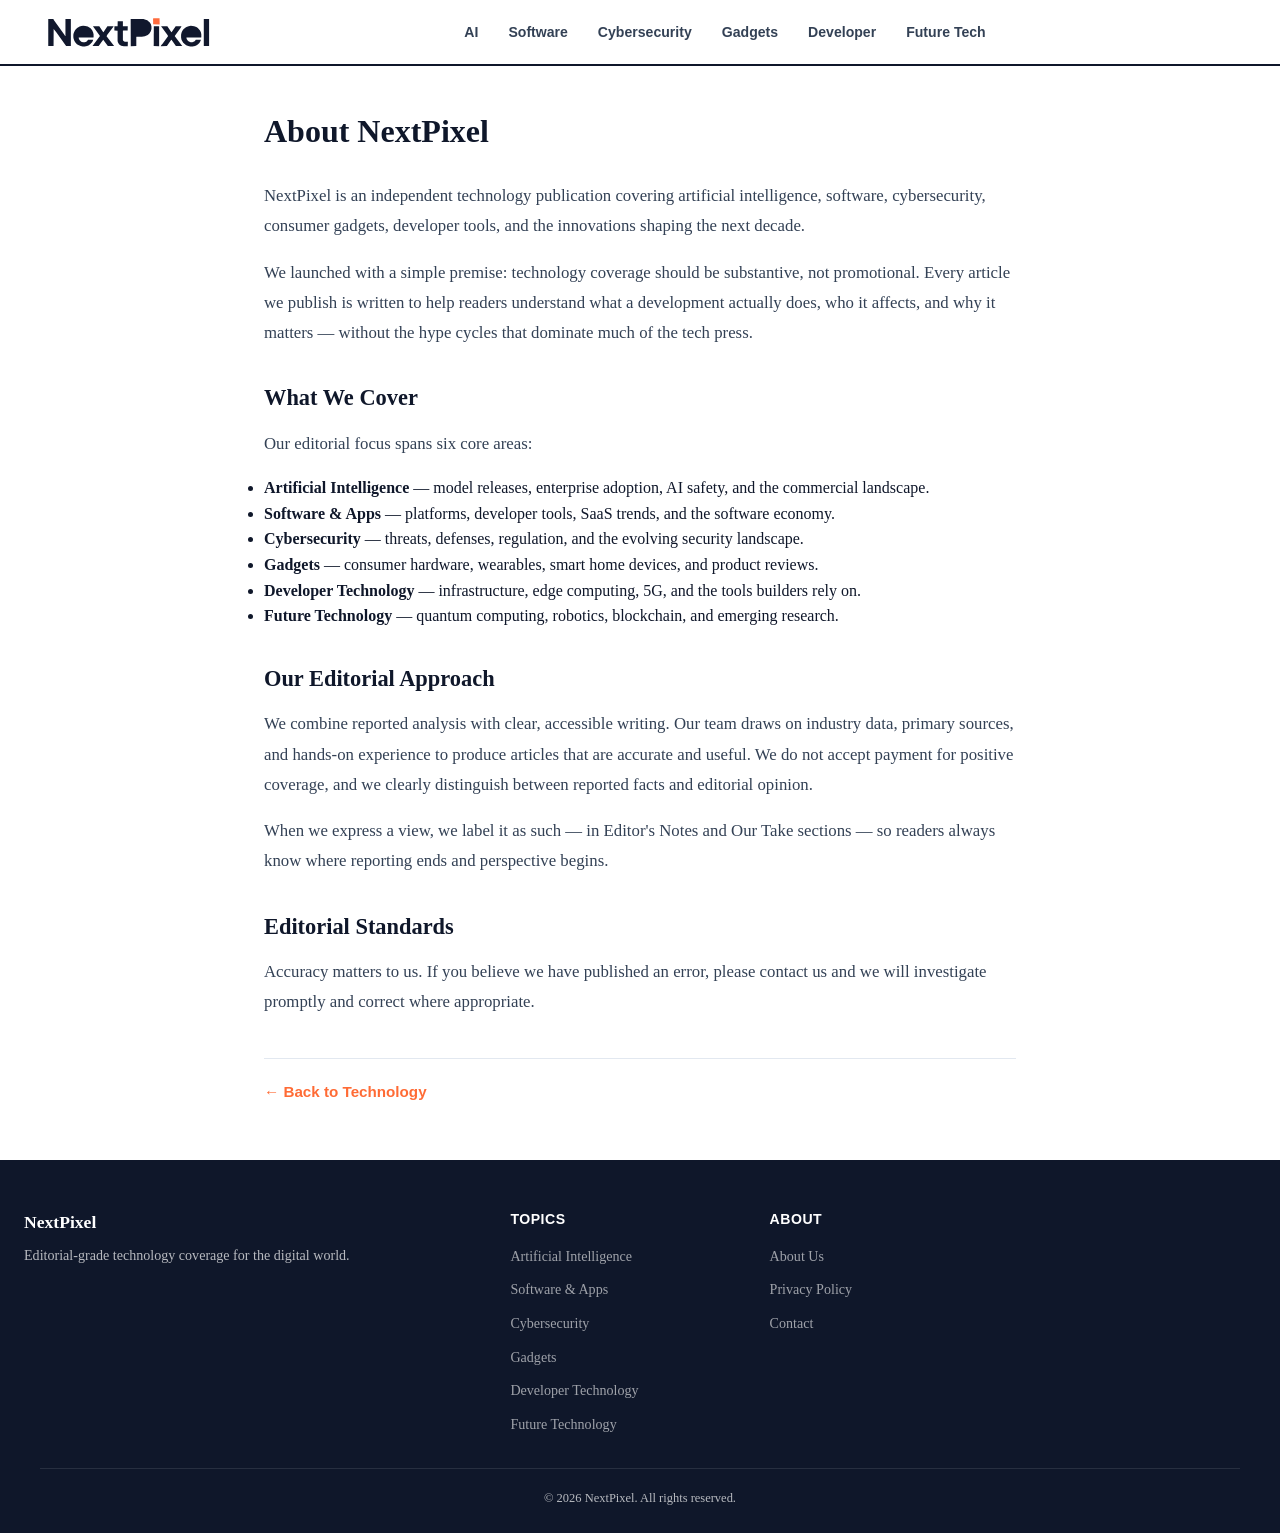
==== about.html @ 7eecf07a "Add files via upload" ====
﻿<!DOCTYPE html>
<html lang="en">
<head>
    <meta charset="UTF-8">
    <meta name="viewport" content="width=device-width, initial-scale=1.0">
    <title>About Us | NextPixel</title>
    <meta name="description" content="About NextPixel 閳?editorial-grade coverage of AI, software, cybersecurity, gadgets and emerging technology.">
    <link rel="canonical" href="https://tech.nextpixel.site/about.html">
    <script src="site-config.js"></script>
    <link rel="stylesheet" href="style.css">
<link rel="icon" type="image/svg+xml" href="/favicon.svg">
<script src="/assets/nextpixel-ga4-config.js"></script>
    <script src="/assets/nextpixel-ga4.js"></script>
</head>
<body>
    <header class="tech-header">
        <div class="header-inner">
            <a href="/" class="tech-logo"><img src="/logo.svg" alt="NextPixel">
            </a>
            <nav class="tech-nav" id="mainNav">
                <a href="index.html?cat=ai">AI</a>
                <a href="index.html?cat=software">Software</a>
                <a href="index.html?cat=cybersecurity">Cybersecurity</a>
                <a href="index.html?cat=gadgets">Gadgets</a>
                <a href="index.html?cat=developer">Developer</a>
                <a href="index.html?cat=future-tech">Future Tech</a>
            </nav>
            <div class="header-actions">
                <button class="menu-toggle" id="menuToggle" aria-label="Menu"><span></span><span></span><span></span></button>
            </div>
        </div>
    </header>

    <article class="tech-article static-page">
        <div class="article-content-wrap">
            <h1>About NextPixel</h1>

            <p>NextPixel is an independent technology publication covering artificial intelligence, software, cybersecurity, consumer gadgets, developer tools, and the innovations shaping the next decade.</p>

            <p>We launched with a simple premise: technology coverage should be substantive, not promotional. Every article we publish is written to help readers understand what a development actually does, who it affects, and why it matters &mdash; without the hype cycles that dominate much of the tech press.</p>

            <h2>What We Cover</h2>
            <p>Our editorial focus spans six core areas:</p>
            <ul>
                <li><strong>Artificial Intelligence</strong> &mdash; model releases, enterprise adoption, AI safety, and the commercial landscape.</li>
                <li><strong>Software &amp; Apps</strong> &mdash; platforms, developer tools, SaaS trends, and the software economy.</li>
                <li><strong>Cybersecurity</strong> &mdash; threats, defenses, regulation, and the evolving security landscape.</li>
                <li><strong>Gadgets</strong> &mdash; consumer hardware, wearables, smart home devices, and product reviews.</li>
                <li><strong>Developer Technology</strong> &mdash; infrastructure, edge computing, 5G, and the tools builders rely on.</li>
                <li><strong>Future Technology</strong> &mdash; quantum computing, robotics, blockchain, and emerging research.</li>
            </ul>

            <h2>Our Editorial Approach</h2>
            <p>We combine reported analysis with clear, accessible writing. Our team draws on industry data, primary sources, and hands-on experience to produce articles that are accurate and useful. We do not accept payment for positive coverage, and we clearly distinguish between reported facts and editorial opinion.</p>

            <p>When we express a view, we label it as such &mdash; in Editor's Notes and Our Take sections &mdash; so readers always know where reporting ends and perspective begins.</p>

            <h2>Editorial Standards</h2>
            <p>Accuracy matters to us. If you believe we have published an error, please contact us and we will investigate promptly and correct where appropriate.</p>


            <div class="back-home" style="margin-top:40px;">
                <a href="/">&larr; Back to Technology</a>
            </div>
        </div>
    </article>

    <footer class="tech-footer">
        <div class="footer-inner">
            <div class="footer-brand">
                <strong>NextPixel</strong>
                <p>Editorial-grade technology coverage for the digital world.</p>
            </div>
            <div class="footer-col">
                <h4>Topics</h4>
                <ul id="footerTopics"></ul>
            </div>
            <div class="footer-col">
                <h4>About</h4>
                <ul>
                    <li><a href="about.html">About Us</a></li>
                    <li><a href="privacy.html">Privacy Policy</a></li>
                    <li><a href="contact.html">Contact</a></li>
                </ul>
            </div>
        </div>
        <div class="footer-bottom">
            <p><span class="dynamic-year"></span> NextPixel. All rights reserved.</p>
        </div>
    </footer>

    <script>
(function () {
    var ul = document.getElementById('footerTopics');
    var cfg = window.SITE_CONFIG;

    if (ul) {
        var topics = cfg && Array.isArray(cfg.subcategories) ? cfg.subcategories : [];
        var fallbackTopics = [
            { id: 'ai', name: 'Artificial Intelligence' },
            { id: 'software', name: 'Software & Apps' },
            { id: 'cybersecurity', name: 'Cybersecurity' },
            { id: 'gadgets', name: 'Gadgets' },
            { id: 'developer', name: 'Developer Technology' },
            { id: 'future-tech', name: 'Future Technology' }
        ];

        if (!topics.length) topics = fallbackTopics;

        ul.innerHTML = topics.map(function (sub) {
            var id = String(sub.id || '');
            var name = String(sub.name || id);
            var url = 'index.html?cat=' + encodeURIComponent(id);
            return '<li><a href="' + url + '">' + name + '</a></li>';
        }).join('');
    }

    var toggle = document.getElementById('menuToggle');
    var nav = document.getElementById('mainNav');
    if (toggle && nav) {
        toggle.addEventListener('click', function () {
            nav.classList.toggle('nav-open');
        });
    }
})();
</script>
<script>
(function () {
    var now = new Date();
    var year = now.getFullYear();
    var dateText = now.toLocaleDateString('en-US', {
        year: 'numeric',
        month: 'long'
    });

    document.querySelectorAll('.dynamic-year').forEach(function (el) {
        el.innerHTML = '&copy; ' + year;
    });

    document.querySelectorAll('.dynamic-date').forEach(function (el) {
        el.textContent = dateText;
    });
})();
</script>
</body>
</html>
---- style.css ----
/* ========================================
   NextPixel - Global Styles
   v2: Editorial redesign, responsive header
   ======================================== */
* { margin: 0; padding: 0; box-sizing: border-box; }
:root {
    --accent: #ff6b35;
    --accent-hover: #e85a2a;
    --tech-blue: #2563eb;
    --tech-blue-light: #3b82f6;
    --bg-dark: #0f172a;
    --bg-darker: #020617;
    --bg-card: #ffffff;
    --bg-page: #f8fafc;
    --text-primary: #0f172a;
    --text-secondary: #334155;
    --text-muted: #94a3b8;
    --border: #e2e8f0;
    --shadow-sm: 0 1px 3px rgba(0,0,0,0.06);
    --shadow-md: 0 4px 12px rgba(0,0,0,0.08);
    --shadow-lg: 0 8px 24px rgba(0,0,0,0.12);
    --radius: 10px;
    --radius-lg: 16px;
    --transition: all 0.25s ease;
    --content-width: 720px;
    --header-height: 64px;
}
html { font-size: 16px; scroll-behavior: smooth; }
body {
    font-family: 'Georgia', 'Times New Roman', -apple-system, BlinkMacSystemFont, 'Segoe UI', Roboto, sans-serif;
    line-height: 1.6; color: var(--text-primary); background: var(--bg-page);
    min-height: 100vh;
}
.container { max-width: 1240px; width: 100%; margin-left: auto; margin-right: auto; padding-left: 24px; padding-right: 24px; box-sizing: border-box; }

/* ========== Header ========== */
.tech-header {
    background: var(--bg-card);
    border-bottom: 2px solid var(--bg-dark);
    position: sticky; top: 0; z-index: 1000;
}
.header-inner {
    max-width: 1240px; width: 100%; margin: 0 auto; padding: 0 24px;
    height: var(--header-height);
    display: flex; align-items: center; justify-content: space-between; gap: 20px;
}
.tech-logo {
    display: flex; align-items: center; gap: 10px;
    text-decoration: none; flex-shrink: 0;
}
.tech-logo img { display:block; width:170px; height:auto; }

.tech-nav {
    display: flex; gap: 2px; list-style: none;
    flex: 1; justify-content: center;
}
.tech-nav a {
    text-decoration: none; color: var(--text-secondary);
    padding: 8px 14px; border-radius: 4px;
    font-size: 0.88rem; font-weight: 600; font-family: -apple-system, sans-serif;
    transition: var(--transition); white-space: nowrap;
}
.tech-nav a:hover, .tech-nav a.active {
    color: var(--accent);
}
.header-actions {
    display: flex; align-items: center; gap: 8px; flex-shrink: 0;
}

/* Inline search */
.header-search {
    display: flex; align-items: center;
    background: var(--bg-page); border: 1px solid var(--border);
    border-radius: 20px; padding: 0 12px; height: 36px;
    transition: var(--transition); width: 200px;
}
.header-search:focus-within {
    border-color: var(--accent); background: #fff;
    box-shadow: 0 0 0 3px rgba(255,107,53,0.1);
}
.header-search input {
    border: none; background: none; outline: none;
    font-size: 0.85rem; color: var(--text-primary);
    width: 100%; padding: 0 8px; font-family: -apple-system, sans-serif;
}
.header-search input::placeholder { color: var(--text-muted); }
.header-search button {
    background: none; border: none; cursor: pointer;
    color: var(--text-muted); padding: 4px; display: flex;
}
.header-search button:hover { color: var(--accent); }

.menu-toggle {
    display: none; flex-direction: column; gap: 4px;
    background: none; border: none; cursor: pointer; padding: 8px;
}
.menu-toggle span { width: 22px; height: 2px; background: var(--text-primary); border-radius: 2px; transition: var(--transition); }

/* ========== Hero ========== */
.tech-hero {
    background: linear-gradient(135deg, var(--bg-dark) 0%, #1e293b 50%, #1e3a5f 100%);
    color: #fff; padding: 72px 24px 60px; text-align: center;
    position: relative; overflow: hidden;
    min-height: 320px; display: flex; align-items: center; justify-content: center;
}
.hero-content { position: relative; z-index: 2; max-width: 720px; }
.hero-content h1 {
    font-size: 2.8rem; font-weight: 900; line-height: 1.15;
    margin-bottom: 16px; letter-spacing: -0.02em;
    font-family: Georgia, serif;
}
.hero-content p {
    font-size: 1.15rem; color: rgba(255,255,255,0.8);
    margin-bottom: 24px; line-height: 1.6; font-family: Georgia, serif;
}
.hero-cta {
    display: inline-block; background: var(--accent); color: #fff;
    padding: 12px 28px; border-radius: 6px; text-decoration: none;
    font-weight: 700; font-size: 0.95rem; transition: var(--transition);
    font-family: -apple-system, sans-serif;
}
.hero-cta:hover { background: var(--accent-hover); transform: translateY(-2px); box-shadow: 0 6px 20px rgba(255,107,53,0.3); }
.hero-grid-bg {
    position: absolute; inset: 0; z-index: 1;
    background-image:
        linear-gradient(rgba(255,255,255,0.03) 1px, transparent 1px),
        linear-gradient(90deg, rgba(255,255,255,0.03) 1px, transparent 1px);
    background-size: 40px 40px;
}

/* ========== Editorial Intro ========== */
.editorial-intro {
    padding: 48px 0 36px; background: var(--bg-card);
    border-bottom: 1px solid var(--border);
}
.section-eyebrow {
    position: relative;
    font-size: clamp(1.625rem, 2.5vw, 2rem);
    font-weight: 800;
    text-transform: none;
    letter-spacing: -0.035em;
    line-height: 1.2;
    color: var(--text-primary);
    margin: 0 0 24px;
    font-family: -apple-system, BlinkMacSystemFont, "Segoe UI", sans-serif;
}
.section-eyebrow::after {
    content: "";
    display: block;
    width: 42px;
    height: 3px;
    margin-top: 14px;
    border-radius: 2px;
    background: var(--accent);
}
.editorial-text { max-width: var(--content-width); font-size: 1.1rem; color: var(--text-secondary); line-height: 1.8; font-family: Georgia, serif; }
.editorial-text p { margin-bottom: 12px; }
.editorial-text strong { color: var(--text-primary); }

/* ========== Section Title ========== */
.section-title {
    font-size: 1.5rem; font-weight: 800; color: var(--text-primary);
    margin-bottom: 24px; padding-bottom: 10px;
    border-bottom: 3px solid var(--accent);
    display: inline-block; font-family: Georgia, serif;
}

/* ========== Featured Grid ========== */
.featured-section { padding: 40px 0; }
.featured-grid {
    display: grid; grid-template-columns: 1.2fr 1fr; gap: 20px;
}
.featured-card {
    background: var(--bg-card); border-radius: var(--radius);
    overflow: hidden; box-shadow: var(--shadow-sm);
    transition: var(--transition);
}
.featured-card:hover { box-shadow: var(--shadow-lg); transform: translateY(-3px); }
.featured-card a { text-decoration: none; color: inherit; display: flex; flex-direction: column; height: 100%; }
.featured-card img {
    display: block; width: 100%; aspect-ratio: 16/9; height: auto; object-fit: cover;
}
.featured-main { grid-row: auto; }
.featured-main img { width: 100%; height: auto; aspect-ratio: 16/9; object-fit: cover; max-height: none; }
.featured-side img { width: 100%; height: auto; aspect-ratio: 16/9; object-fit: cover; max-height: none; }
.featured-cat {
    display: inline-block; background: var(--accent); color: #fff;
    padding: 4px 10px; border-radius: 3px; font-size: 0.68rem; font-weight: 800;
    text-transform: uppercase; letter-spacing: 0.5px;
    position: relative; margin: -12px 0 0 14px; z-index: 2;
    font-family: -apple-system, sans-serif;
}
.featured-card h3 {
    font-size: 1.15rem; font-weight: 700; line-height: 1.35;
    padding: 0 24px; margin-bottom: 6px;
    min-height: calc(1.35em * 2);
    color: var(--text-primary);
    font-family: Georgia, serif;
}
.featured-main h3 { font-size: 1.4rem; }
.featured-card p {
    font-size: 0.88rem; color: var(--text-secondary); line-height: 1.5;
    padding: 0 24px; margin-bottom: 10px;
    min-height: calc(1.5em * 2);
    display: -webkit-box; -webkit-line-clamp: 2; -webkit-box-orient: vertical; overflow: hidden;
    font-family: Georgia, serif;
}
.featured-card time {
    display: block; margin-top: auto; padding: 0 24px 18px;
    font-size: 0.78rem; color: var(--text-muted);
    font-family: -apple-system, sans-serif;
}

/* ========== Latest Section ========== */
.latest-section { padding: 40px 0; }
.latest-list { display: flex; flex-direction: column; gap: 14px; }
.latest-card {
    display: flex; gap: 18px; background: var(--bg-card);
    border-radius: var(--radius); overflow: hidden;
    box-shadow: var(--shadow-sm); transition: var(--transition);
}
.latest-card:hover { box-shadow: var(--shadow-md); transform: translateX(3px); }
.latest-card a.latest-img {
    flex: 0 0 180px; width: 180px; height: 101.25px; aspect-ratio: 16/9; display: block; text-decoration: none; overflow: hidden;
}
.latest-card img {
    display: block; width: 100%; height: 100%; min-height: 0; aspect-ratio: 16/9; object-fit: cover;
}
.latest-card-body { padding: 14px 18px 14px 0; flex: 1; }
.latest-card-body .latest-cat {
    font-size: 0.7rem; font-weight: 800; color: var(--accent);
    text-transform: uppercase; letter-spacing: 0.5px; margin-bottom: 5px; display: block;
    font-family: -apple-system, sans-serif;
}
.latest-card-body h3 { font-size: 1.02rem; font-weight: 700; line-height: 1.4; margin-bottom: 5px; font-family: Georgia, serif; }
.latest-card-body h3 a { text-decoration: none; color: var(--text-primary); transition: var(--transition); }
.latest-card-body h3 a:hover { color: var(--accent); }
.latest-card-body p {
    font-size: 0.86rem; color: var(--text-secondary); line-height: 1.5;
    display: -webkit-box; -webkit-line-clamp: 2; -webkit-box-orient: vertical; overflow: hidden;
    margin-bottom: 5px; font-family: Georgia, serif;
}
.latest-card-body time { font-size: 0.78rem; color: var(--text-muted); font-family: -apple-system, sans-serif; }
.load-more-btn {
    display: block; margin: 20px auto 0; padding: 10px 28px;
    background: transparent; border: 2px solid var(--text-primary);
    color: var(--text-primary); border-radius: 6px; cursor: pointer;
    font-weight: 700; font-size: 0.9rem; transition: var(--transition);
    font-family: -apple-system, sans-serif;
}
.load-more-btn:hover { background: var(--text-primary); color: #fff; }

/* ========== Topic Sections ========== */
.topic-section { padding: 36px 0; border-top: 1px solid var(--border); }
.topic-header { display: flex; align-items: center; justify-content: space-between; margin-bottom: 20px; }
.topic-header h2 { font-size: 1.3rem; font-weight: 800; color: var(--text-primary); font-family: Georgia, serif; }
.topic-header .view-all {
    color: var(--accent); text-decoration: none; font-weight: 700; font-size: 0.85rem;
    font-family: -apple-system, sans-serif;
}
.topic-header .view-all:hover { text-decoration: underline; }
.topic-grid {
    display: grid; grid-template-columns: repeat(3, 1fr); gap: 18px;
}
.topic-card {
    background: var(--bg-card); border-radius: var(--radius);
    overflow: hidden; box-shadow: var(--shadow-sm); transition: var(--transition);
}
.topic-card:hover { box-shadow: var(--shadow-md); transform: translateY(-2px); }
.topic-card a { text-decoration: none; color: inherit; }
.topic-card img {
    display: block; width: 100%; aspect-ratio: 16/9; height: auto; object-fit: cover;
}
.topic-card h3 {
    font-size: 0.98rem; font-weight: 700; line-height: 1.4; padding: 12px 14px 4px;
    color: var(--text-primary); font-family: Georgia, serif;
}
.topic-card time { display: block; padding: 0 14px 12px; font-size: 0.78rem; color: var(--text-muted); font-family: -apple-system, sans-serif; }

/* ========== Most Read ========== */
.most-read-section { padding: 40px 0; background: var(--bg-card); border-top: 1px solid var(--border); }
.most-read-list { list-style: none; counter-reset: mr; }
.most-read-list li {
    counter-increment: mr; padding: 14px 0;
    border-bottom: 1px solid var(--border);
}
.most-read-list li a {
    display: flex; align-items: flex-start; gap: 14px;
    text-decoration: none; color: var(--text-primary); transition: var(--transition);
}
.most-read-list li a:hover { color: var(--accent); }
.most-read-list li a::before {
    content: counter(mr); font-size: 1.6rem; font-weight: 900;
    color: var(--accent); min-width: 36px; line-height: 1;
    font-family: Georgia, serif;
}
.mr-text { font-size: 1.02rem; font-weight: 600; line-height: 1.4; font-family: Georgia, serif; }

/* ========== Newsletter ========== */
.newsletter-section { padding: 56px 0; background: var(--bg-dark); }
.newsletter-inner { text-align: center; max-width: 520px; margin: 0 auto; }
.newsletter-inner h2 { color: #fff; font-size: 1.6rem; margin-bottom: 10px; font-family: Georgia, serif; }
.newsletter-inner p { color: rgba(255,255,255,0.7); margin-bottom: 20px; font-size: 0.95rem; }
.newsletter-form { display: flex; gap: 10px; }
.newsletter-form input {
    flex: 1; padding: 12px 16px; border-radius: 6px; border: 1px solid rgba(255,255,255,0.2);
    background: rgba(255,255,255,0.1); color: #fff; font-size: 0.95rem; outline: none;
}
.newsletter-form input::placeholder { color: rgba(255,255,255,0.5); }
.newsletter-form input:focus { border-color: var(--accent); }
.newsletter-form button {
    padding: 12px 24px; border-radius: 6px; border: none;
    background: var(--accent); color: #fff; font-weight: 700;
    font-size: 0.95rem; cursor: pointer; transition: var(--transition);
}
.newsletter-form button:hover { background: var(--accent-hover); }

/* ========== Ad Slots ========== */
.ad-slot { margin: 16px auto; text-align: center; min-height: 0; overflow: hidden; transition: all 0.3s ease; }
.ad-slot.has-ad { min-height: 250px; }
.ad-slot.ad-hidden { display: none !important; }

/* ========== Article Page ========== */
.tech-article { background: #fff; }

/* Hero image 闁?constrained width, not full bleed */
.article-hero-wrap {
    max-width: 800px; margin: 0 auto; padding: 32px 24px 0;
}
.article-hero-wrap img {
    width: 100%; max-height: 420px; object-fit: cover;
    border-radius: var(--radius); display: block;
}

.article-content-wrap { max-width: var(--content-width); margin: 0 auto; padding: 28px 24px 56px; }

.article-meta-top { display: flex; align-items: center; gap: 14px; margin-bottom: 14px; }
.article-cat-link {
    background: var(--accent); color: #fff; padding: 4px 12px;
    border-radius: 3px; font-size: 0.72rem; font-weight: 800;
    text-transform: uppercase; text-decoration: none; letter-spacing: 0.5px;
    font-family: -apple-system, sans-serif;
}
.article-meta-top time { font-size: 0.85rem; color: var(--text-muted); font-family: -apple-system, sans-serif; }

.article-h1 {
    font-size: 2rem; font-weight: 900; line-height: 1.25;
    margin-bottom: 14px; color: var(--text-primary);
    font-family: Georgia, 'Times New Roman', serif;
    letter-spacing: -0.01em;
}
.article-lead {
    font-size: 1.15rem; color: var(--text-secondary); line-height: 1.7;
    margin-bottom: 28px; font-family: Georgia, serif;
    border-left: 3px solid var(--accent); padding-left: 16px;
}

/* Editorial note */
.editor-note {
    background: #fef9f5; border: 1px solid #fde0c8; border-radius: var(--radius);
    padding: 16px 20px; margin: 0 0 28px; font-size: 0.95rem;
    line-height: 1.7; color: var(--text-secondary); font-family: Georgia, serif;
}
.editor-note .ed-label {
    display: block; font-size: 0.7rem; font-weight: 800; text-transform: uppercase;
    letter-spacing: 0.8px; color: var(--accent); margin-bottom: 6px;
    font-family: -apple-system, sans-serif;
}

/* Article body 闁?editorial typography */
.article-body {
    font-size: 1.12rem; line-height: 1.8; color: var(--text-secondary);
    font-family: Georgia, 'Times New Roman', serif;
}
.article-body h2 {
    font-size: 1.5rem; color: var(--text-primary); margin: 2.2rem 0 0.9rem;
    font-weight: 800; line-height: 1.3; font-family: Georgia, serif;
    border-bottom: 1px solid var(--border); padding-bottom: 8px;
}
.article-body h3 {
    font-size: 1.22rem; color: var(--text-primary); margin: 1.6rem 0 0.7rem;
    font-weight: 700; font-family: Georgia, serif;
}
.article-body p {
    margin-bottom: 1.3rem;
}
.article-body ul, .article-body ol { margin: 1.2rem 0; padding-left: 1.6rem; }
.article-body li { margin-bottom: 0.6rem; }
.article-body strong { color: var(--text-primary); }
.article-body a { color: var(--tech-blue); text-decoration: underline; text-underline-offset: 2px; }
.article-body a:hover { color: var(--accent); }
.article-body blockquote {
    border-left: 4px solid var(--accent); padding: 8px 0 8px 1.2rem;
    margin: 1.8rem 0; font-style: italic; color: var(--text-secondary);
    font-size: 1.15rem; line-height: 1.7; background: #fafafa;
}
.article-body blockquote p { margin-bottom: 0; }

/* Inline article images 闁?moderate size, centered, with caption feel */
.article-body img {
    max-width: 100%; height: auto; border-radius: 8px;
    margin: 1.8rem auto; display: block;
    box-shadow: var(--shadow-sm);
}
.article-body figure { margin: 1.8rem 0; text-align: center; }
.article-body figure img { margin: 0 auto 8px; }
.article-body figcaption {
    font-size: 0.82rem; color: var(--text-muted); font-style: italic;
    font-family: -apple-system, sans-serif;
}
.article-body code {
    background: #f1f5f9; padding: 2px 6px; border-radius: 4px;
    font-size: 0.9em; font-family: 'SF Mono', Monaco, monospace;
}
.article-body pre {
    background: var(--bg-dark); color: #e2e8f0; padding: 16px 20px;
    border-radius: 8px; overflow-x: auto; margin: 1.5rem 0;
    font-size: 0.88rem; line-height: 1.6;
}
.article-body pre code { background: none; padding: 0; color: inherit; }

/* Share */
.share-section { margin-top: 36px; padding-top: 20px; border-top: 1px solid var(--border); }
.share-section h4 { margin-bottom: 10px; font-size: 0.95rem; font-family: -apple-system, sans-serif; }
.share-buttons { display: flex; gap: 8px; }
.share-btn {
    padding: 8px 16px; border-radius: 6px; text-decoration: none;
    font-size: 0.82rem; font-weight: 700; transition: var(--transition);
    font-family: -apple-system, sans-serif;
}
.share-btn.twitter { background: #1da1f2; color: #fff; }
.share-btn.facebook { background: #4267b2; color: #fff; }
.share-btn.linkedin { background: #0077b5; color: #fff; }
.share-btn:hover { opacity: 0.9; transform: translateY(-2px); }

/* Related */
.related-section { margin-top: 40px; }
.related-section h2 { font-size: 1.3rem; font-weight: 800; margin-bottom: 18px; font-family: Georgia, serif; }
.related-grid { display: grid; grid-template-columns: repeat(3, 1fr); gap: 16px; }
.related-card {
    background: var(--bg-page); border-radius: var(--radius);
    overflow: hidden; transition: var(--transition);
}
.related-card:hover { transform: translateY(-2px); box-shadow: var(--shadow-md); }
.related-card a { text-decoration: none; color: inherit; }
.related-card img { display: block; width: 100%; height: auto; aspect-ratio: 16/9; object-fit: cover; }
.related-card h3 { padding: 10px 12px 4px; font-size: 0.92rem; font-weight: 700; line-height: 1.4; color: var(--text-primary); font-family: Georgia, serif; }
.related-card time { display: block; padding: 0 12px 10px; font-size: 0.76rem; color: var(--text-muted); font-family: -apple-system, sans-serif; }

/* Explore Topics */
.explore-topics-section { margin-top: 40px; }
.explore-topics-section h2 { font-size: 1.3rem; font-weight: 800; margin-bottom: 14px; font-family: Georgia, serif; }
.topics-pills { display: flex; flex-wrap: wrap; gap: 8px; }
.topic-pill {
    padding: 8px 18px; background: var(--bg-page); border-radius: 20px;
    text-decoration: none; font-size: 0.85rem; font-weight: 600;
    color: var(--text-secondary); transition: var(--transition);
    border: 1px solid var(--border); font-family: -apple-system, sans-serif;
}
.topic-pill:hover, .topic-pill.current { background: var(--accent); color: #fff; border-color: var(--accent); }

/* Back home */
.back-home { margin-top: 36px; padding-top: 20px; border-top: 1px solid var(--border); }
.back-home a { color: var(--accent); text-decoration: none; font-weight: 700; font-size: 0.95rem; font-family: -apple-system, sans-serif; }
.back-home a:hover { text-decoration: underline; }

/* ========== Footer ========== */
.tech-footer { background: var(--bg-dark); color: rgba(255,255,255,0.7); padding: 48px 24px 24px; }
.footer-inner { max-width: 1240px; width: 100%; margin: 0 auto; display: grid; grid-template-columns: 2fr 1fr 1fr 1fr; gap: 32px; }
.footer-brand strong { color: #fff; font-size: 1.1rem; display: block; margin-bottom: 8px; font-family: Georgia, serif; }
.footer-brand p { font-size: 0.88rem; line-height: 1.6; }
.footer-col h4 { color: #fff; font-size: 0.88rem; margin-bottom: 12px; font-family: -apple-system, sans-serif; text-transform: uppercase; letter-spacing: 0.5px; }
.footer-col ul { list-style: none; }
.footer-col ul li { margin-bottom: 8px; }
.footer-col ul li a { color: rgba(255,255,255,0.6); text-decoration: none; font-size: 0.88rem; transition: var(--transition); }
.footer-col ul li a:hover { color: var(--accent); }
.footer-bottom { max-width: 1200px; margin: 24px auto 0; padding-top: 20px; border-top: 1px solid rgba(255,255,255,0.1); text-align: center; font-size: 0.78rem; display: flex; justify-content: center; gap: 20px; flex-wrap: wrap; }
.footer-bottom a { color: rgba(255,255,255,0.5); text-decoration: none; }
.footer-bottom a:hover { color: var(--accent); }

/* ========== Static Pages (About/Privacy) ========== */
.static-page { background: #fff; }
.static-page .article-content-wrap { padding-top: 40px; }
.static-page h1 { font-size: 2rem; font-weight: 900; margin-bottom: 24px; font-family: Georgia, serif; }
.static-page h2 { font-size: 1.4rem; font-weight: 800; margin: 2rem 0 0.8rem; font-family: Georgia, serif; }
.static-page p { font-size: 1.05rem; line-height: 1.8; margin-bottom: 1rem; font-family: Georgia, serif; color: var(--text-secondary); }

/* ========== Loading ========== */
.loading { display: flex; justify-content: center; padding: 60px; color: var(--text-muted); }

/* ========== Responsive ========== */
@media (max-width: 1024px) {
    .featured-grid { grid-template-columns: 1fr 1fr; }
    .featured-main { grid-row: auto; }
    .topic-grid { grid-template-columns: repeat(2, 1fr); }
    .related-grid { grid-template-columns: repeat(2, 1fr); }
    .footer-inner { grid-template-columns: 1fr 1fr; }
    .header-search { width: 160px; }
}
@media (max-width: 768px) {
    :root { --header-height: 56px; }
    .header-inner { padding: 0 16px; gap: 10px; }
    .tech-logo img { width:130px; height:auto; }


    .tech-nav {
        display: none; width: 100%; flex-direction: column;
        padding: 8px 16px; background: var(--bg-card);
        border-top: 1px solid var(--border); position: absolute;
        top: var(--header-height); left: 0; right: 0; z-index: 999;
    }
    .tech-nav.nav-open { display: flex; }
    .tech-nav a { padding: 12px 0; border-bottom: 1px solid var(--border); font-size: 0.95rem; }
    .menu-toggle { display: flex; }

    .header-search { width: 140px; height: 34px; }
    .header-search input { font-size: 0.82rem; }

    .tech-hero { min-height: 260px; padding: 48px 20px 40px; }
    .hero-content h1 { font-size: 1.9rem; }
    .hero-content p { font-size: 1rem; }

    .featured-grid { grid-template-columns: 1fr; }
    .featured-main img { width: 100%; height: auto; aspect-ratio: 16/9; object-fit: cover; max-height: none; }
    .topic-grid { grid-template-columns: 1fr; }
    .related-grid { grid-template-columns: 1fr; }
    .latest-card { flex-direction: column; }
    .latest-card a.latest-img { width: 100%; height: auto; aspect-ratio: 16/9; }
    .latest-card-body { padding: 12px 14px; }

    .newsletter-form { flex-direction: column; }
    .footer-inner { grid-template-columns: 1fr; text-align: center; gap: 24px; }

    .article-hero-wrap { padding: 20px 16px 0; }
    .article-hero-wrap img { max-height: 360px; aspect-ratio: 16/9; height: auto; border-radius: 6px; }
    .article-content-wrap { padding: 20px 16px 40px; }
    .article-h1 { font-size: 1.55rem; }
    .article-lead { font-size: 1.05rem; }
    .article-body { font-size: 1rem; }

    .section-title { font-size: 1.25rem; }
}
@media (max-width: 480px) {
    .hero-content h1 { font-size: 1.6rem; }
    .featured-main h3 { font-size: 1.1rem; }
    .header-search { width: 110px; }
    .header-search input { font-size: 0.78rem; }
    .share-buttons { flex-direction: column; }
    .share-btn { text-align: center; }
}

/* ========== Print ========== */
@media print {
    .tech-header, .tech-footer, .newsletter-section, .share-section, .cat-pagination, [data-ad-slot], .header-search, .menu-toggle { display: none; }
    body { background: white; font-size: 12pt; }
    .container { max-width: 100%; padding: 0; }
    .article-hero-wrap { max-width: 100%; padding: 0; }
}

/* Prevent the default homepage HERO flashing on category views */
html.category-view:not(.category-ready) .tech-hero {
    visibility: hidden;
}

@media (max-width: 600px) {
    .section-eyebrow {
        font-size: 1.625rem;
        margin-bottom: 18px;
    }
    .section-eyebrow::after {
        width: 36px;
        margin-top: 12px;
    }
}

/* NextPixel layout consistency patch 2026 */

/* NextPixel layout consistency patch 2026 */
.container {
    max-width: 1280px;
    width: 100%;
    margin-left: auto;
    margin-right: auto;
    box-sizing: border-box;
}

.featured-card {
    min-width: 0;
    overflow: hidden;
}

.featured-card img {
    display: block;
    width: 100%;
    aspect-ratio: 16 / 9;
    height: auto;
    object-fit: cover;
}

.article-hero-wrap {
    max-width: 960px;
    width: 100%;
    margin-left: auto;
    margin-right: auto;
    box-sizing: border-box;
}

.article-hero-wrap img {
    display: block;
    width: 100%;
    aspect-ratio: 16 / 9;
    height: auto;
    max-height: none;
    object-fit: cover;
}

.article-content-wrap {
    max-width: 800px;
    width: 100%;
    margin-left: auto;
    margin-right: auto;
    box-sizing: border-box;
}

@media (max-width: 768px) {
    .container {
        padding-left: 16px;
        padding-right: 16px;
    }

    .featured-card,
    .featured-card a {
        min-width: 0;
        max-width: 100%;
    }

    .article-hero-wrap {
        padding-left: 16px;
        padding-right: 16px;
    }

    .article-content-wrap {
        padding-left: 16px;
        padding-right: 16px;
    }
}

/* FEATURED: UNIFIED CARD AND IMAGE RULES */
@media (min-width: 769px) {
    .featured-grid {
        align-items: start;
    }

    .featured-main {
        grid-row: auto !important;
        align-self: start;
        height: auto;
    }
}

.featured-card > a,
.featured-main > a,
.featured-side > a {
    height: auto !important;
}

.featured-card img,
.featured-main img,
.featured-side img {
    display: block;
    width: 100%;
    height: auto !important;
    aspect-ratio: 16 / 9 !important;
    object-fit: cover;
    max-height: none;
}

.featured-card time {
    margin-top: 0 !important;
}

/* Article performance and responsive image sizing */
.article-hero-wrap img {
    width: 100%;
    max-height: 320px;
    height: auto;
    object-fit: contain;
}
.article-body img {
    max-width: 100%;
    height: auto;
}
@media (max-width: 600px) {
    .article-hero-wrap {
        padding: 18px 16px 0;
    }
    .article-hero-wrap img {
        max-height: 220px;
    }
    .article-content-wrap {
        padding: 22px 16px 40px;
    }
    .article-h1 {
        font-size: 1.65rem;
    }
}
/* FINAL FIX: article hero image size */
.article-hero-wrap {
    max-width: 900px !important;
    width: calc(100% - 32px) !important;
    margin: 0 auto !important;
    padding: 16px 0 0 !important;
    box-sizing: border-box !important;
}
.article-hero-wrap img {
    display: block !important;
    width: 100% !important;
    max-width: 900px !important;
    max-height: 360px !important;
    height: auto !important;
    aspect-ratio: auto !important;
    object-fit: contain !important;
    margin: 0 auto !important;
}
@media (max-width: 600px) {
    .article-hero-wrap img {
        max-height: 240px !important;
    }
}
/* END FINAL FIX */

/* Home layout refinement 2026 */
.container {
    max-width: 1240px;
    width: 100%;
    margin-left: auto;
    margin-right: auto;
    padding-left: 24px;
    padding-right: 24px;
    box-sizing: border-box;
}

/* Match the navigation content width */
.header-inner {
    max-width: 1240px;
    box-sizing: border-box;
}

/* More compact hero */
.tech-hero {
    min-height: 280px;
    padding: 56px 24px 48px;
    box-sizing: border-box;
}

.hero-content {
    width: 100%;
    max-width: 860px;
    margin-left: auto;
    margin-right: auto;
}

/* Editorial copy follows the main page width */
.editorial-text {
    width: 100%;
    max-width: none;
    box-sizing: border-box;
    overflow-wrap: anywhere;
}

/* Keep ad slots aligned with the centered page content */
.ad-placement-wrap {
    width: 100%;
    max-width: 1240px;
    margin-left: auto;
    margin-right: auto;
    padding-left: 24px;
    padding-right: 24px;
    box-sizing: border-box;
}

.ad-placement-wrap .ad-slot {
    width: 100%;
    max-width: 100%;
    box-sizing: border-box;
}

/* Tablet and mobile */
@media (max-width: 768px) {
    .container {
        padding-left: 16px;
        padding-right: 16px;
    }

    .tech-hero {
        min-height: 0;
        padding: 44px 16px 36px;
    }

    .hero-content h1 {
        font-size: clamp(1.65rem, 6vw, 2.2rem);
        overflow-wrap: anywhere;
    }

    .hero-content p {
        font-size: 1rem;
    }

    .editorial-intro {
        padding-top: 32px;
        padding-bottom: 28px;
    }

    .editorial-text {
        font-size: 1rem;
        line-height: 1.75;
    }

    .featured-section {
        padding-top: 28px;
        padding-bottom: 28px;
    }

    .ad-placement-wrap {
        padding-left: 16px;
        padding-right: 16px;
    }

    .ad-placement-wrap .ad-slot {
        min-width: 0;
    }
}

@media (max-width: 480px) {
    .tech-hero {
        padding-top: 36px;
        padding-bottom: 30px;
    }

    .hero-content h1 {
        font-size: 1.65rem;
    }

    .section-title {
        max-width: 100%;
        font-size: 1.2rem;
        overflow-wrap: anywhere;
    }
}

/* Featured card sizing refinement */
.featured-section {
    padding-top: 30px;
    padding-bottom: 30px;
}

.featured-grid {
    grid-template-columns: minmax(0, 1.08fr) minmax(0, 1fr);
    gap: 18px;
    align-items: start;
}

.featured-card,
.featured-card > a {
    min-width: 0;
    height: auto !important;
}

.featured-card img,
.featured-main img,
.featured-side img {
    display: block;
    width: 100%;
    height: 220px !important;
    max-height: 220px !important;
    aspect-ratio: auto;
    object-fit: cover;
}

.featured-card h3 {
    font-size: 1.05rem;
    padding-left: 18px;
    padding-right: 18px;
    min-height: 0;
}

.featured-main h3 {
    font-size: 1.2rem;
}

.featured-card p {
    padding-left: 18px;
    padding-right: 18px;
    min-height: 0;
}

.featured-card time {
    padding-left: 18px;
    padding-right: 18px;
}

@media (max-width: 1024px) and (min-width: 769px) {
    .featured-grid {
        gap: 14px;
    }

    .featured-card img,
    .featured-main img,
    .featured-side img {
        height: 180px !important;
        max-height: 180px !important;
    }
}

@media (max-width: 768px) {
    .featured-section {
        padding-top: 24px;
        padding-bottom: 24px;
    }

    .featured-grid {
        grid-template-columns: minmax(0, 1fr);
        gap: 18px;
    }

    .featured-card img,
    .featured-main img,
    .featured-side img {
        height: auto !important;
        max-height: none !important;
        aspect-ratio: 16 / 9;
    }

    .featured-card h3 {
        font-size: 1.05rem;
    }

    .featured-main h3 {
        font-size: 1.15rem;
    }
}

/* NextPixel compact homepage layout */
.tech-hero {
    min-height: 0;
    padding: 42px 20px 34px;
    background: linear-gradient(135deg, var(--bg-dark) 0%, #1e293b 55%, #1e3a5f 100%);
}
.hero-grid-bg { display: none !important; }
.hero-content { max-width: 820px; }
.hero-content h1 { margin-top: 0; margin-bottom: 12px; }
.hero-content p { margin-top: 0; margin-bottom: 18px; }
.editorial-intro {
    padding: 24px 0 28px;
    background: var(--bg-card);
    border-bottom: 1px solid var(--border);
}
.editorial-intro .section-eyebrow { margin-top: 0; margin-bottom: 10px; }
.editorial-text { max-width: none; }
.featured-section { padding-top: 26px; padding-bottom: 30px; }
.featured-grid {
    grid-template-columns: minmax(0, 1.08fr) minmax(0, 1fr);
    gap: 18px;
    align-items: start;
}
.featured-card, .featured-card > a { min-width: 0; height: auto !important; }
.featured-card img, .featured-main img, .featured-side img {
    display: block;
    width: 100%;
    height: 210px !important;
    max-height: 210px !important;
    aspect-ratio: auto;
    object-fit: cover;
}
.featured-card h3 { min-height: 0; font-size: 1.05rem; }
.featured-main h3 { font-size: 1.2rem; }
.featured-card p { min-height: 0; }
.featured-inline-ad {
    grid-column: 1 / -1;
    width: 100%;
    min-width: 0;
    box-sizing: border-box;
}
.featured-inline-ad .ad-slot { width: 100%; min-height: 1px; }
@media (max-width: 768px) {
    .tech-hero { padding: 34px 16px 26px; }
    .hero-content h1 { font-size: clamp(1.65rem, 6vw, 2.2rem); }
    .editorial-intro { padding: 20px 0 24px; }
    .featured-section { padding-top: 22px; padding-bottom: 24px; }
    .featured-grid { grid-template-columns: minmax(0, 1fr); gap: 16px; }
    .featured-card img, .featured-main img, .featured-side img {
        height: auto !important;
        max-height: none !important;
        aspect-ratio: 16 / 9;
    }
}

/* Center the existing Explore button only */
.editorial-explore-wrap { text-align: center; margin-top: 24px; }
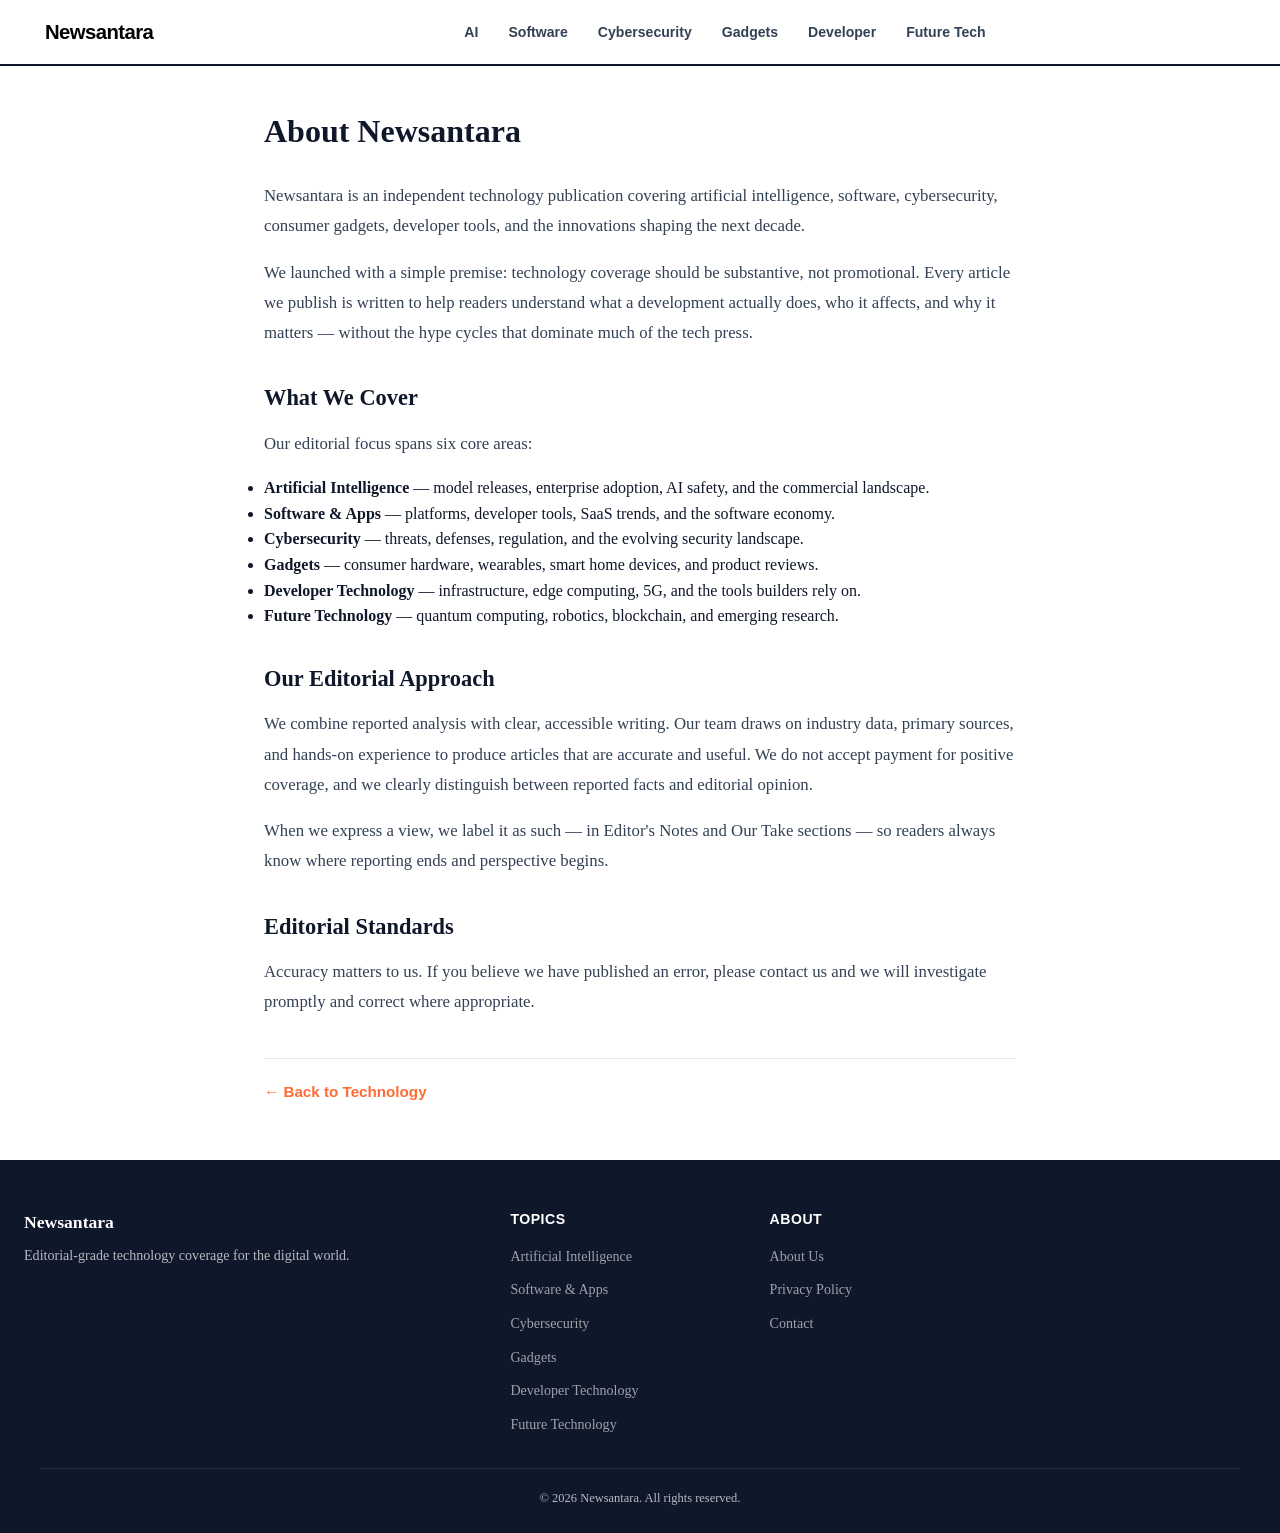
==== commit 3d0a73c2: "Rebrand site to Newsantara and prevent article indexing" ====
--- a/about.html
+++ b/about.html
@@ -1,11 +1,11 @@
-﻿<!DOCTYPE html>
+<!DOCTYPE html>
 <html lang="en">
 <head>
     <meta charset="UTF-8">
     <meta name="viewport" content="width=device-width, initial-scale=1.0">
-    <title>About Us | NextPixel</title>
-    <meta name="description" content="About NextPixel 閳?editorial-grade coverage of AI, software, cybersecurity, gadgets and emerging technology.">
-    <link rel="canonical" href="https://tech.nextpixel.site/about.html">
+    <title>About Us | Newsantara</title>
+    <meta name="description" content="About Newsantara 閳?editorial-grade coverage of AI, software, cybersecurity, gadgets and emerging technology.">
+    <link rel="canonical" href="https://newsantara.id/about.html">
     <script src="site-config.js"></script>
     <link rel="stylesheet" href="style.css">
 <link rel="icon" type="image/svg+xml" href="/favicon.svg">
@@ -15,7 +15,7 @@
 <body>
     <header class="tech-header">
         <div class="header-inner">
-            <a href="/" class="tech-logo"><img src="/logo.svg" alt="NextPixel">
+            <a href="/" class="tech-logo"><img src="/logo.svg" alt="Newsantara">
             </a>
             <nav class="tech-nav" id="mainNav">
                 <a href="index.html?cat=ai">AI</a>
@@ -33,9 +33,9 @@
 
     <article class="tech-article static-page">
         <div class="article-content-wrap">
-            <h1>About NextPixel</h1>
+            <h1>About Newsantara</h1>
 
-            <p>NextPixel is an independent technology publication covering artificial intelligence, software, cybersecurity, consumer gadgets, developer tools, and the innovations shaping the next decade.</p>
+            <p>Newsantara is an independent technology publication covering artificial intelligence, software, cybersecurity, consumer gadgets, developer tools, and the innovations shaping the next decade.</p>
 
             <p>We launched with a simple premise: technology coverage should be substantive, not promotional. Every article we publish is written to help readers understand what a development actually does, who it affects, and why it matters &mdash; without the hype cycles that dominate much of the tech press.</p>
 
@@ -68,7 +68,7 @@
     <footer class="tech-footer">
         <div class="footer-inner">
             <div class="footer-brand">
-                <strong>NextPixel</strong>
+                <strong>Newsantara</strong>
                 <p>Editorial-grade technology coverage for the digital world.</p>
             </div>
             <div class="footer-col">
@@ -85,7 +85,7 @@
             </div>
         </div>
         <div class="footer-bottom">
-            <p><span class="dynamic-year"></span> NextPixel. All rights reserved.</p>
+            <p><span class="dynamic-year"></span> Newsantara. All rights reserved.</p>
         </div>
     </footer>
 
